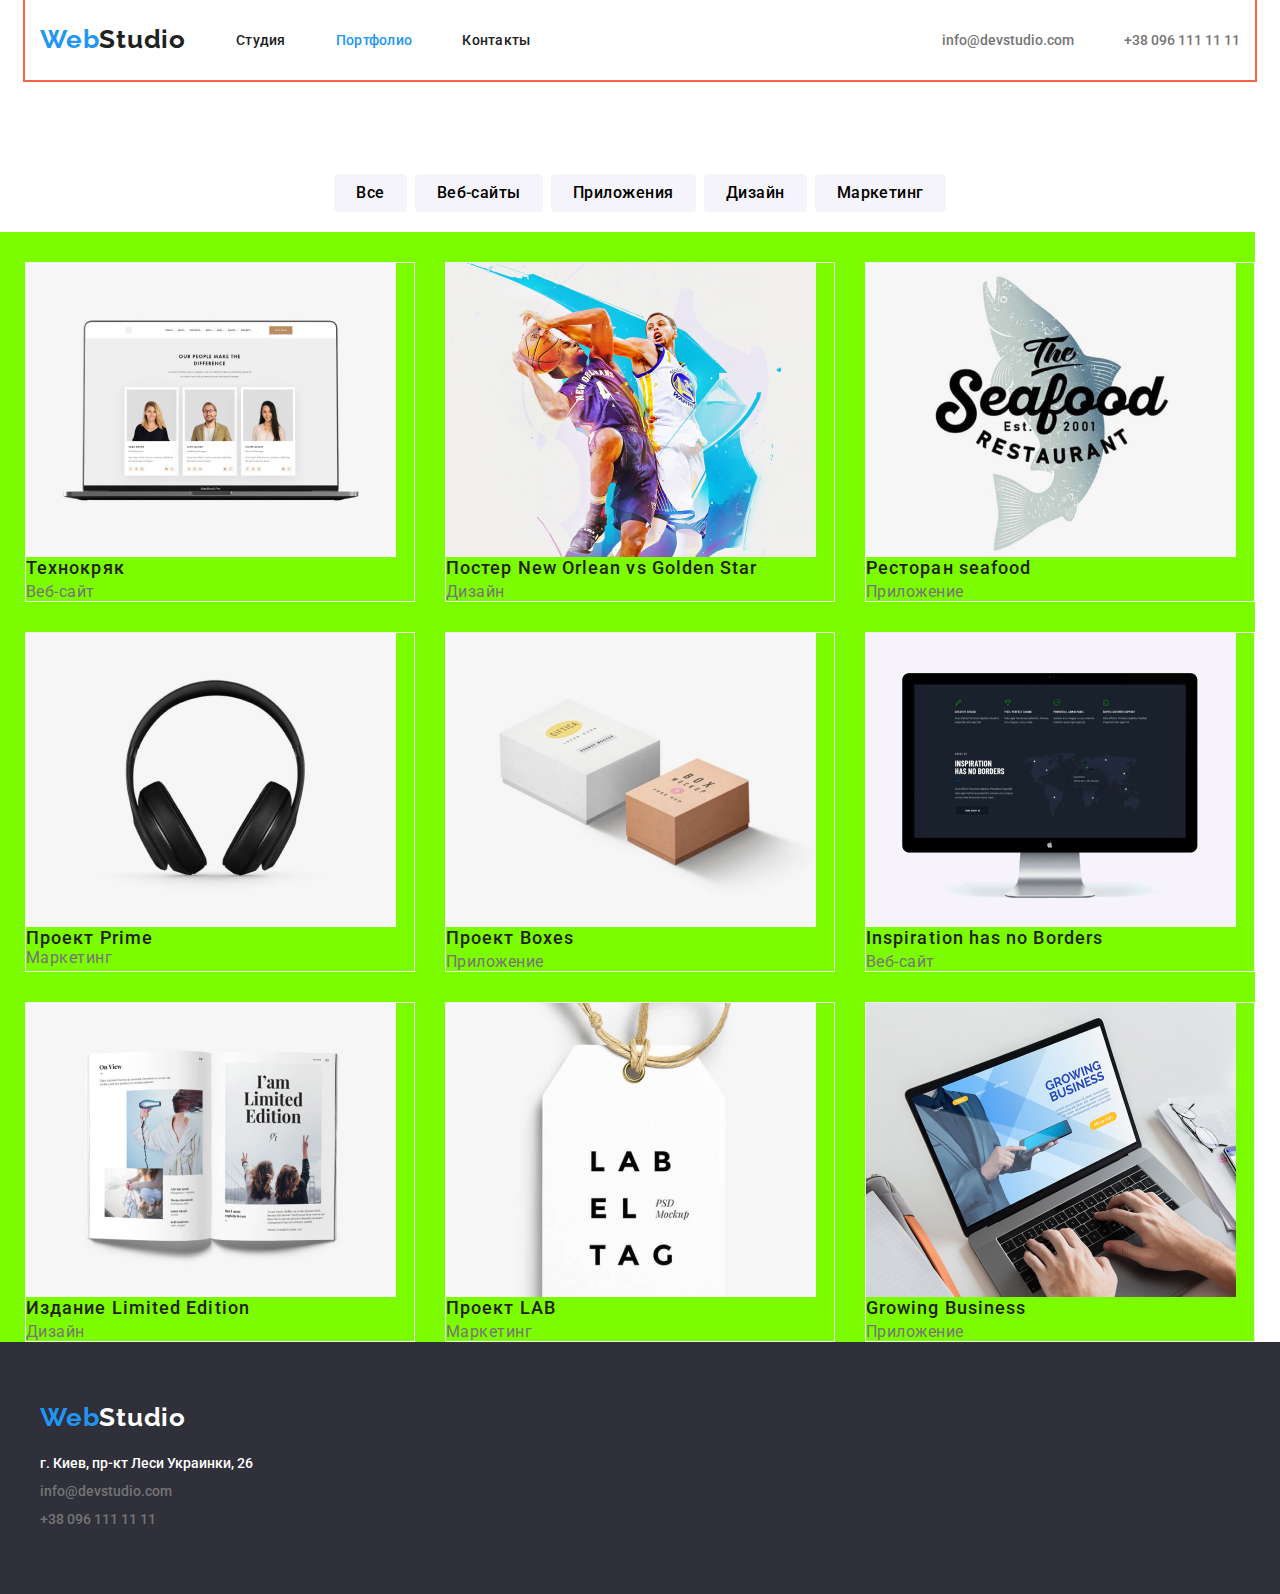
==== portfolio.html @ 122ea793 "сетка не работает" ====
<!DOCTYPE html>
<html lang="ru">
<head>
    <meta charset="UTF-8">
    <meta name="viewport" content="width=device-width, initial-scale=1.0">
    <link rel="stylesheet" href="node_modules/modern-normalize/modern-normalize.css">
       <link 
       rel="preconnect" href="https://fonts.gstatic.com"
       >
    <link 
        href="https://fonts.googleapis.com/css2?family=Raleway:wght@700&family=Roboto:wght@400;500;700&display=swap"
        rel="stylesheet"
    >
    <link rel="stylesheet" href="./CSS/styles.css"/>
    
    <title>Портфолио</title>
</head>
<body>
    <header class="header conteiner">
        <!-- <div class="conteiner"> -->
        <nav class="nav">
            <a class="logotype" href="./index.html" aria-label="логотип сайта"><span>Web</span><span
                    class="log-part2">Studio</span></a>
            <ul class="nav-list">
                <li class="nav-list-item">
                    <a class="nav-list-link" href="./index.html">Студия</a>
                </li>
                <li class="nav-list-item">
                    <a class="nav-list-link current" href="./portfolio.html">Портфолио</a>
                </li>
                <li class="nav-list-item">
                    <a class="nav-list-link" href="*">Контакты</a>
                </li>
            </ul>
        </nav>
        <address class="adress">
            <ul class="adress-list">
                <li class="adress-list-item">
                    <a class="header-mail" href="mailto:info@devstudio.com">info@devstudio.com</a>
                </li>
                <li class="adress-list-item">
                    <a class="header-tel" href="tel:+380961111111">+38 096 111 11 11</a>
                </li>
            </ul>
        </address>
        <!-- </div> -->
    </header>

    <body>
     <section>   
     <!--ПОРТФОЛИО-->
        <section>
            <h1 hidden>ПОРТФОЛИО</h1>
           <section class="p-section1 conteiner">
            
            <ul class="pbutton-list">
                <li class="pbutton-item">
                    <button class="p-button" type="button">Все</button>
                </li>
                <li class="pbutton-item">
                    <button class="p-button" type="button">Веб-сайты</button>
                </li>
                <li class="pbutton-item">
                    <button class="p-button" type="button">Приложения</button>
                </li>
                <li class="pbutton-item">
                    <button class="p-button" type="button">Дизайн</button>
                </li>
                <li class="pbutton-item">
                    <button class="p-button" type="button">Маркетинг</button>
                </li>
            </ul>
        </section>
        <section class="p-section-work">
           <div class="conteiner">
            <ul class="p-work-list">
                <li class="p-work-item">
                    <a href="">
                    <img src="images/portfolio/1.jpg" alt="технокряк" width="370" height="294">
                    </a>
                    <h2>Технокряк</h2>
                    <p>Веб-сайт</p>
                </li>
                <li class="p-work-item">
                    <a href="">
                    <img src="images/portfolio/2.jpg" alt="баскет" width="370" height="294">
                    </a>
                    <h2>Постер <lang="en">New Orlean vs Golden Star</lang></h2>
                    <p>Дизайн</p>
                </li>
                <li class="p-work-item">
                    <a href="">
                    <img src="images/portfolio/3.jpg" alt="ресторан" width="370" height="294">
                     </a>
                    <h2>Ресторан <lang="en">seafood</lang></h2>
                    <p>Приложение</p>
                </li>
                <li class="p-work-item">
                    <a href="">
                    <img src="images/portfolio/4.jpg" alt="наушники" width="370" height="294">
                    </a>
                    <h2>Проект <lang="en">Prime</lang>
                    <p>Маркетинг</p>
                </li>
                <li class="p-work-item">
                    <a href="">
                    <img src="images/portfolio/5.jpg" alt="боксес" width="370" height="294">
                    </a>
                    <h2>Проект <lang="en">Boxes</lang></h2>
                    <p>Приложение</p>
                </li>
                <li class="p-work-item">
                    <a href="">
                    <img src="images/portfolio/6.jpg" alt="монитор" width="370" height="294">
                    </a>
                    <h2 lang="en">Inspiration has no Borders</h2>
                    <p>Веб-сайт</p>
                </li>
                <li class="p-work-item"><a href="">
                    <img src="images/portfolio/7.jpg" alt="журнал" width="370" height="294">
                    </a>
                    <h2>Издание <lang="en">Limited Edition</lang></h2>
                    <p>Дизайн</p>
                </li>
                <li class="p-work-item">
                    <a href="">
                    <img src="images/portfolio/8.jpg" alt="лвб" width="370" height="294">
                    </a>
                    <h2>Проект <lang="en">LAB</lang></h2>
                    <p>Маркетинг</p>
                </li>
                <li class="p-work-item">
                    <a href="">
                    <img src="images/portfolio/9.jpg" alt="приложения" width="370" height="294">
                    </a>
                    <h2 lang="en">Growing Business</h2>
                    <p>Приложение</p>
                </li>
            </ul>
            </div>
            </section>
    </section>
</body>
    <footer class="footer">
        <div class="conteiner">
        <a class="logotype footer-logo" href="./index.html" aria-label="логотип сайта"><span>Web</span><span
                class="log-part-w">Studio</span></a>
        <address>
            <ul class="adress-footer">
                <li class="adress-footer-item">
                    <a class="adres-footer-link" href="https://goo.gl/maps/fY5pNtDdv6tUA1cWA" target="_blank">г. Киев, пр-кт Леси
                        Украинки, 26</a>
                </li>
                <li class="adress-footer-item">
                    <a class="adres-footer-link" href="mailto:info@devstudio.com">info@devstudio.com</a>
                </li>
                <li class="adress-footer-item">
                    <a class="adres-footer-link" href="tel:+380961111111">+38 096 111 11 11</a>
                </li>
            </ul>
            <!-- <ul class="adress-footer">
                <li>
                    <a class="adres-footer-link" href="https://goo.gl/maps/fY5pNtDdv6tUA1cWA" target="_blank">г. Киев, пр-кт
                        Леси Украинки, 26</a>
                </li>
                <li>
                    <a class="adres-footer-link" href="mailto:info@devstudio.com">info@devstudio.com</a>
                </li>
                <li>
                    <a class="adres-footer-link" href="tel:+380961111111">+38 096 111 11 11</a>
                </li>
            </ul> -->
        </address>
        </div>
    </footer>
</html>
---- CSS/styles.css ----
html {
  box-sizing: border-box;
}

*,
*::before,
*::after {
  box-sizing: inherit;
}

ul,
ol {
  list-style: none;
  text-decoration: none;
  padding: 0px;
  margin: 0px;
}

h1,
h2,
h3,
h4,
h5,
h6 {
  margin: 0px;
}

p {
  margin: 0;
}
img {
  display: block;
}

:root {
  --main-font: "Roboto", sans-serif;
  --secondary-font: "Raleway", sans-serif;
  --accent-color-heder: #2196f3;
  --accent-color-footer: #ff6347;
  --all-text-color: #212121;
  --background-main-color: #ffffff;
}

/*outline: 2px soloid tomato - рамка*/

/*----------BODY------------*/
.conteiner {
  margin-left: auto;
  margin-right: auto;
  max-width: 1230px;
  padding-left: 15px;
  padding-right: 15px;
  /* outline: 2px solid tomato; */
}

body {
  font-family: var(--main-font);
  background-color: var(--background-main-color);
  margin: 0;
  color: var(--all-text-color);
}

.header {
  display: flex;
  align-items: center;
  outline: 2px solid tomato;
  padding-top: 24px;
  padding-bottom: 25px;
}
.nav {
  display: flex;
  align-items: center;
}

.nav-list {
  display: flex;
}

.adress-list {
  display: flex;
}

.nav-list-item:not(:last-child) {
  margin-right: 50px;
}
.adress-list-item:not(:last-child) {
  margin-right: 50px;
}

.header .adress {
  margin-left: auto;
}

.header .logotype {
  margin-right: 50px;
}

.logotype {
  font-family: var(--secondary-font);
  font-weight: 700;
  font-size: 26px;
  line-height: 1.192;
  letter-spacing: 0.03em;
  text-decoration: none;
  color: var(--accent-color-heder);
  display: block;
}

.log-part2 {
  color: var(--all-text-color);
}
.nav-list-link {
  font-weight: 500;
  font-size: 14px;
  line-height: 1, 142;
  letter-spacing: 0.02em;
  color: var(--all-text-color);
  text-decoration: none;
}
.nav-list-link:hover,
.nav-list-link:focus {
  color: var(--accent-color-heder);
}

.p-button:hover,
.p-button:focus {
  background-color: var(--accent-color-heder);
  color: var(--background-main-color);
  box-shadow: 0px 3px 1px rgba(0, 0, 0, 0.1), 0px 1px 2px rgba(0, 0, 0, 0.08),
    0px 2px 2px rgba(0, 0, 0, 0.12);
}

.nav .nav-list-link.current {
  color: var(--accent-color-heder);
}

.adress-list a,
.adress-footer a {
  font-weight: 500;
  font-size: 14px;
  line-height: 1, 142px;
  letter-spacing: 2%;
  color: #757575;
  font-style: normal;
  text-decoration: none;
}

.header-mail:hover,
.header-mail:focus,
.header-tel:hover,
.header-tel:focus {
  color: var(--accent-color-heder);
  text-decoration: none;
}

/*----------Герой------------*/
.herou {
  text-align: center;
  outline: 2px solid tomato;
  background: #2f303a;
  height: 600px;
  margin-bottom: 94px;
  overflow: hidden;
}

.titleh1 {
  font-style: normal;
  font-size: 44px;
  line-height: 1, 363;
  letter-spacing: 0.06em;
  margin-top: 200px;
  margin-bottom: 30px;
  text-align: center;
  color: var(--background-main-color);
}
.btn-heroy {
  font-weight: 700;
  font-size: 16px;
  line-height: 1, 875;
  letter-spacing: 0.06em;
  border-radius: 4px;
  padding: 13px 30px;
  margin-bottom: 200px;
  color: var(--background-main-color);
  background: #188ce8;
  box-shadow: 0px 4px 4px rgba(0, 0, 0, 0.15);
  font-family: var(--main-font);
  min-width: 200px;
  height: 50px;
}

/*----------ОСОБЕННОСТИ------------*/
.exlus-list {
  display: flex;
  flex-wrap: wrap;
}

.exlus-item {
  margin-left: 0px;
  margin-top: 0px;
  flex-basis: calc(100% / 4);
}
.exclusivity {
  margin-bottom: 94px;
}

.exclus-title {
  font-size: 14px;
  line-height: 1, 142;
  letter-spacing: 0.03em;
  text-transform: uppercase;
  color: var(--all-text-color);
  margin-top: 0px;
  margin-bottom: 10px;
}
.exclus-text {
  margin-right: 20px;
  margin-top: 0px;
  margin-bottom: 0px;
}

.exclus-text {
  font-weight: 400;
  font-size: 14px;
  line-height: 24px;
  letter-spacing: 0.03em;
  color: #757575;
}

/*----------works foto--------------*/
.our-job h2 {
  font-weight: 700;
  font-size: 36px;
  line-height: 1, 167px;
  text-align: center;
  letter-spacing: 0.03em;
  margin-top: 0px;
  margin-bottom: 50px;
  text-align: center;
}

.list-job {
  display: flex;
}
.list-job-item:not(:last-child) {
  margin-right: 30px;
}

.our-job {
  margin-bottom: 98px;
}

/*----------our team--------------*/
.team {
  background-color: #f5f4fa;
}

.our-team-item {
  border-radius: 0px 0px 4px 4px;
  background: var(--background-main-color);
  box-shadow: 0px 1px 3px rgba(0, 0, 0, 0.12), 0px 1px 1px rgba(0, 0, 0, 0.14),
    0px 2px 1px rgba(0, 0, 0, 0.2);
  padding-bottom: 30px;
}
.our-team-list {
  display: flex;
  padding-bottom: 94px;
}

.our-team-item:not(:last-child) {
  margin-right: 30px;
}

.our-team-item img {
  margin-bottom: 30px;
}

.our-team-item h2 {
  margin-bottom: 10px;
}

.team-title {
  font-weight: 700;
  font-size: 36px;
  line-height: 1, 167;
  text-align: center;
  letter-spacing: 0.03em;
  color: var(--all-text-color);
  padding-top: 94px;
  padding-bottom: 50px;
}

.team-members {
  font-weight: 500;
  font-size: 16px;
  line-height: 1, 188;
  text-align: center;
  letter-spacing: 0.03em;
  color: var(--all-text-color);
}

.team-members-prof {
  font-weight: 400;
  font-size: 16px;
  line-height: 1, 188;
  text-align: center;
  letter-spacing: 0.03em;
  color: #757575;
}

/*----------footer--------------*/

.log-part-w {
  color: var(--background-main-color);
}
/*
.adres-footer-link {
  text-decoration: none;
  font-weight: 400;
  font-size: 14px;
  line-height: 1, 714;
  letter-spacing: 0.03em;
  color: rgba(255, 255, 255, 0.6);
} */
.adres-footer-link:hover,
.adres-footer-link:focus {
  color: var(--accent-color-heder);
}

/*----------body portfoli--------------*/
/*----------portfolio-nav--------------*/
.p-section1 {
  margin-top: 94px;
  margin-bottom: 34px;
}

/*----------PORTFOLIO BUTTON--------------*/
.p-section1 {
  font-family: var(--main-font);
}

.pbutton-list {
  display: flex;
  justify-content: center;
  height: 54px;
}

.pbutton-item:not(:last-child) {
  margin-right: 8px;
}

.p-button {
  font-family: var(--main-font);
  height: 38px;
  font-weight: 500;
  font-size: 16px;
  line-height: 1, 625;
  text-align: center;
  letter-spacing: 0.03em;
  border-radius: 4px;
  padding: 6px 22px;
  cursor: pointer;
  background-color: #f5f4fa;
  border: none;
}
/* .p-button {
  width: 90px;
  height: 75px;
} */

.p-section-work h2 {
  font-weight: 500;
  font-size: 18px;
  line-height: 2x;
  letter-spacing: 0.06em;
}

.p-section-work p {
  font-weight: 400;
  font-size: 16px;
  line-height: 1, 875;
  letter-spacing: 0.03em;
  color: #757575;
}

.p-work-list {
  display: flex;
  flex-wrap: wrap;
  margin-left: -30px;
  margin-top: -30px;
  padding: 0;
  list-style: none;
  background-color: lawngreen;
}

.p-work-item {
  margin-left: 30px;
  margin-top: 30px;
  flex-basis: calc(100% / 3 - 30px);
  border: 1px solid #eeeeee;
}

/* .p-section-work {
  background-color: lawngreen;
} */
.p-section-work h2 {
  padding-bottom: 4px;
}
.p-section-work .conteiner {
  padding: 0;
}
/*==============portfolio footer===================*/
.footer {
  background-color: #2f303a;
  height: 252px;
  display: block;
  padding: 60px 0px;
}

.footer-logo {
  padding-bottom: 20px;
}

a[href="https://goo.gl/maps/fY5pNtDdv6tUA1cWA"]
{
  color: var(--background-main-color);
}

.adress-footer-item:not(:last-child) {
  margin-bottom: 9px;
}
/*всем кнопкам задаём рамку прозрачную 
.btn-heroy {
  border: 1px solid transparent
}

.titleh1 {
  margin-top: 0;
  margin-bottom: 0;
} сбросили марджины в заголовке

.btn-heroy {
text-align: center;

} чтобы задать центр тексту нужно его родителю задать
*/
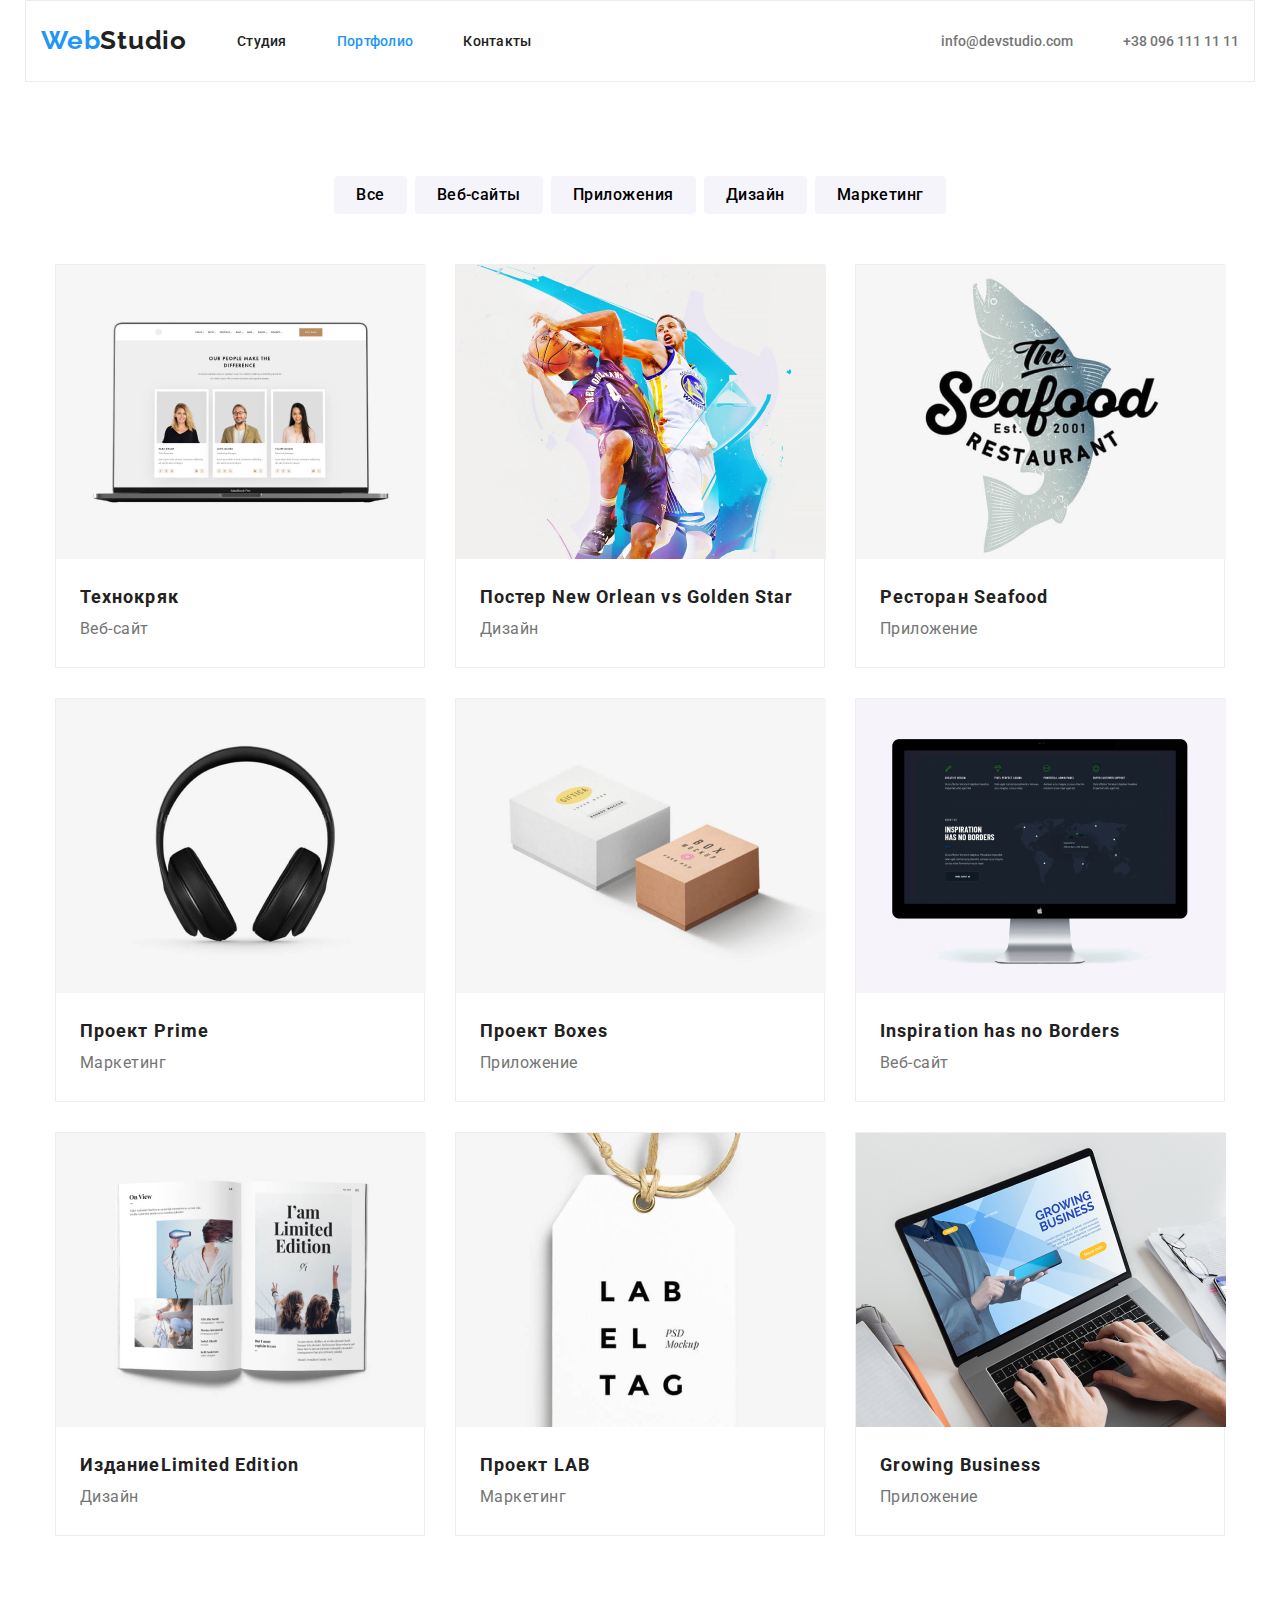
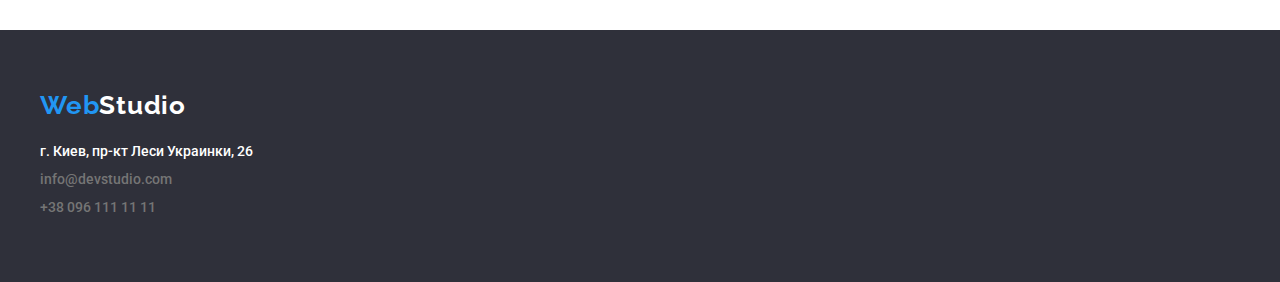
==== commit 28dbc914: "h2,p portfolio + line heder" ====
--- a/portfolio.html
+++ b/portfolio.html
@@ -16,7 +16,7 @@
     <title>Портфолио</title>
 </head>
 <body>
-    <header class="header conteiner">
+    <header class="header conteiner heder-border">
         <!-- <div class="conteiner"> -->
         <nav class="nav">
             <a class="logotype" href="./index.html" aria-label="логотип сайта"><span>Web</span><span
@@ -78,63 +78,64 @@
                     <a href="">
                     <img src="images/portfolio/1.jpg" alt="технокряк" width="370" height="294">
                     </a>
-                    <h2>Технокряк</h2>
-                    <p>Веб-сайт</p>
+                     <h2 class="p-worklist-title">Технокряк</h2>
+                     <p class="p-worklist-text">Веб-сайт</p>
+                                  
                 </li>
                 <li class="p-work-item">
                     <a href="">
                     <img src="images/portfolio/2.jpg" alt="баскет" width="370" height="294">
                     </a>
-                    <h2>Постер <lang="en">New Orlean vs Golden Star</lang></h2>
-                    <p>Дизайн</p>
+                    <h2 class="p-worklist-title">Постер <lang="en">New Orlean vs Golden Star</lang></h2>
+                    <p class="p-worklist-text">Дизайн</p>
                 </li>
                 <li class="p-work-item">
                     <a href="">
                     <img src="images/portfolio/3.jpg" alt="ресторан" width="370" height="294">
                      </a>
-                    <h2>Ресторан <lang="en">seafood</lang></h2>
-                    <p>Приложение</p>
+                    <h2 class="p-worklist-title">Ресторан <lang="en">Seafood</lang></h2>
+                    <p class="p-worklist-text">Приложение</p>
                 </li>
                 <li class="p-work-item">
                     <a href="">
                     <img src="images/portfolio/4.jpg" alt="наушники" width="370" height="294">
                     </a>
-                    <h2>Проект <lang="en">Prime</lang>
-                    <p>Маркетинг</p>
+                    <h2 class="p-worklist-title">Проект <lang="en">Prime</lang></h2>
+                    <p class="p-worklist-text">Маркетинг</p>
                 </li>
                 <li class="p-work-item">
                     <a href="">
                     <img src="images/portfolio/5.jpg" alt="боксес" width="370" height="294">
                     </a>
-                    <h2>Проект <lang="en">Boxes</lang></h2>
-                    <p>Приложение</p>
+                    <h2 class="p-worklist-title">Проект <lang="en">Boxes</lang></h2>
+                    <p class="p-worklist-text">Приложение</p>
                 </li>
                 <li class="p-work-item">
                     <a href="">
                     <img src="images/portfolio/6.jpg" alt="монитор" width="370" height="294">
                     </a>
-                    <h2 lang="en">Inspiration has no Borders</h2>
-                    <p>Веб-сайт</p>
+                    <h2  class="p-worklist-title" lang="en">Inspiration has no Borders</h2>
+                    <p class="p-worklist-text">Веб-сайт</p>
                 </li>
                 <li class="p-work-item"><a href="">
                     <img src="images/portfolio/7.jpg" alt="журнал" width="370" height="294">
                     </a>
-                    <h2>Издание <lang="en">Limited Edition</lang></h2>
-                    <p>Дизайн</p>
+                    <h2 class="p-worklist-title">Издание<lang="en">Limited Edition</lang></h2>
+                    <p class="p-worklist-text">Дизайн</p>
                 </li>
                 <li class="p-work-item">
                     <a href="">
                     <img src="images/portfolio/8.jpg" alt="лвб" width="370" height="294">
                     </a>
-                    <h2>Проект <lang="en">LAB</lang></h2>
-                    <p>Маркетинг</p>
+                    <h2 class="p-worklist-title">Проект <lang="en">LAB</lang></h2>
+                    <p class="p-worklist-text">Маркетинг</p>
                 </li>
                 <li class="p-work-item">
                     <a href="">
                     <img src="images/portfolio/9.jpg" alt="приложения" width="370" height="294">
                     </a>
-                    <h2 lang="en">Growing Business</h2>
-                    <p>Приложение</p>
+                    <h2  class="p-worklist-title" lang="en">Growing Business</h2>
+                    <p class="p-worklist-text">Приложение</p>
                 </li>
             </ul>
             </div>
--- a/CSS/styles.css
+++ b/CSS/styles.css
@@ -63,9 +63,11 @@
 .header {
   display: flex;
   align-items: center;
-  outline: 2px solid tomato;
   padding-top: 24px;
   padding-bottom: 25px;
+}
+.heder-border {
+  border: 1px solid #ececec;
 }
 .nav {
   display: flex;
@@ -156,7 +158,6 @@
 /*----------Герой------------*/
 .herou {
   text-align: center;
-  outline: 2px solid tomato;
   background: #2f303a;
   height: 600px;
   margin-bottom: 94px;
@@ -313,15 +314,7 @@
 .log-part-w {
   color: var(--background-main-color);
 }
-/*
-.adres-footer-link {
-  text-decoration: none;
-  font-weight: 400;
-  font-size: 14px;
-  line-height: 1, 714;
-  letter-spacing: 0.03em;
-  color: rgba(255, 255, 255, 0.6);
-} */
+
 .adres-footer-link:hover,
 .adres-footer-link:focus {
   color: var(--accent-color-heder);
@@ -363,51 +356,61 @@
   background-color: #f5f4fa;
   border: none;
 }
-/* .p-button {
-  width: 90px;
-  height: 75px;
-} */
-
-.p-section-work h2 {
-  font-weight: 500;
+
+.p-work-list {
+  display: flex;
+  flex-wrap: wrap;
+  list-style: none;
+  margin-right: 30px;
+  margin-left: 30px;
+}
+
+.p-work-item {
+  width: 370px;
+  height: 404px;
+  margin-right: 30px;
+  margin-bottom: 30px;
+  border: 1px solid#EEEEEE;
+}
+.p-work-item:nth-child(3n) {
+  margin-right: 0px;
+}
+
+.p-work-item:nth-last-child(-n + 3) {
+  margin-bottom: 0;
+}
+
+.p-work-item img {
+  margin-bottom: 20px;
+}
+
+.p-worklist-title {
+  /* display: block; */
+  font-family: var(--main-font);
+  font-weight: 700;
   font-size: 18px;
-  line-height: 2x;
+  line-height: 2;
   letter-spacing: 0.06em;
-}
-
-.p-section-work p {
+  color: var(--all-text-color);
+  margin-bottom: 4px;
+  padding-left: 24px;
+}
+
+.p-worklist-text {
   font-weight: 400;
   font-size: 16px;
   line-height: 1, 875;
   letter-spacing: 0.03em;
   color: #757575;
-}
-
-.p-work-list {
-  display: flex;
-  flex-wrap: wrap;
-  margin-left: -30px;
-  margin-top: -30px;
-  padding: 0;
-  list-style: none;
-  background-color: lawngreen;
-}
-
-.p-work-item {
-  margin-left: 30px;
-  margin-top: 30px;
-  flex-basis: calc(100% / 3 - 30px);
-  border: 1px solid #eeeeee;
-}
-
-/* .p-section-work {
-  background-color: lawngreen;
-} */
-.p-section-work h2 {
-  padding-bottom: 4px;
-}
+  margin-bottom: 20px;
+  padding-left: 24px;
+}
+
 .p-section-work .conteiner {
   padding: 0;
+}
+.p-section-work {
+  margin-bottom: 94px;
 }
 /*==============portfolio footer===================*/
 .footer {
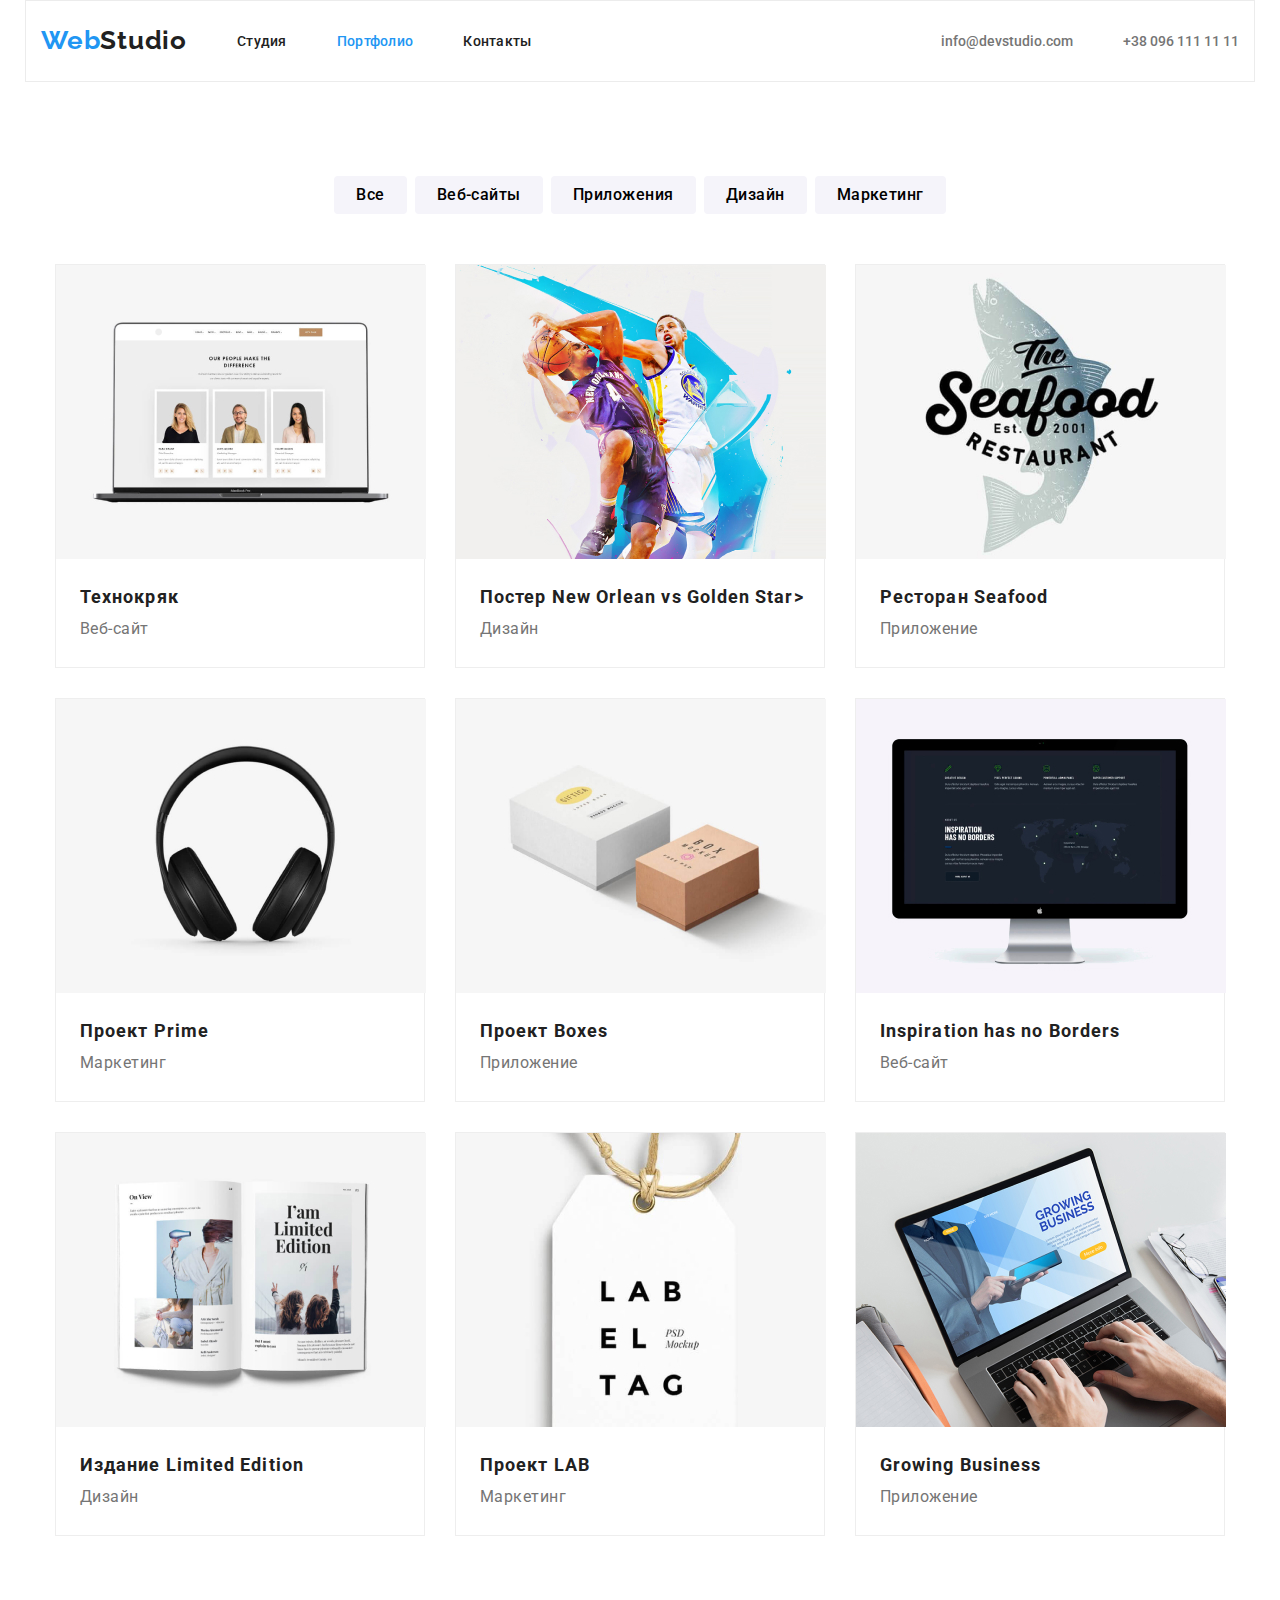
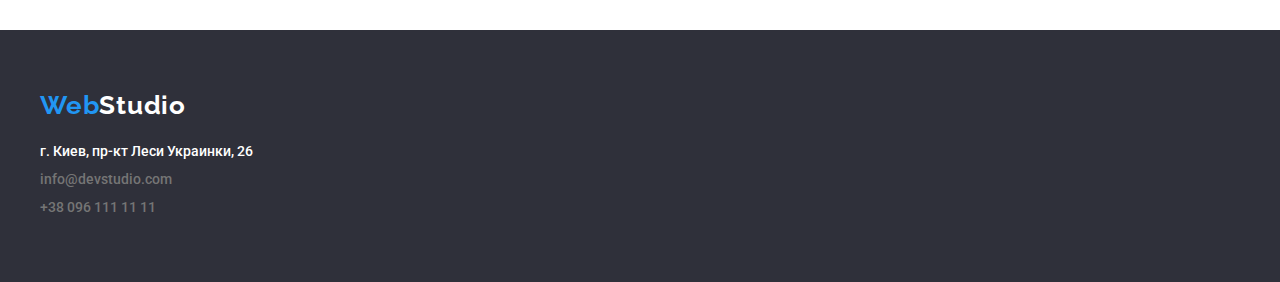
==== commit 367ee64c: "валидатор анг исправил" ====
--- a/portfolio.html
+++ b/portfolio.html
@@ -46,13 +46,12 @@
         <!-- </div> -->
     </header>
 
-    <body>
-     <section>   
+      <section>   
      <!--ПОРТФОЛИО-->
         <section>
+            
+           <section class="p-section1 conteiner">
             <h1 hidden>ПОРТФОЛИО</h1>
-           <section class="p-section1 conteiner">
-            
             <ul class="pbutton-list">
                 <li class="pbutton-item">
                     <button class="p-button" type="button">Все</button>
@@ -86,28 +85,28 @@
                     <a href="">
                     <img src="images/portfolio/2.jpg" alt="баскет" width="370" height="294">
                     </a>
-                    <h2 class="p-worklist-title">Постер <lang="en">New Orlean vs Golden Star</lang></h2>
+                    <h2 class="p-worklist-title">Постер <span lang="en">New Orlean vs Golden Star></span></h2>
                     <p class="p-worklist-text">Дизайн</p>
                 </li>
                 <li class="p-work-item">
                     <a href="">
                     <img src="images/portfolio/3.jpg" alt="ресторан" width="370" height="294">
                      </a>
-                    <h2 class="p-worklist-title">Ресторан <lang="en">Seafood</lang></h2>
+                    <h2 class="p-worklist-title">Ресторан <span lang="en">Seafood</span></h2>
                     <p class="p-worklist-text">Приложение</p>
                 </li>
                 <li class="p-work-item">
                     <a href="">
                     <img src="images/portfolio/4.jpg" alt="наушники" width="370" height="294">
                     </a>
-                    <h2 class="p-worklist-title">Проект <lang="en">Prime</lang></h2>
+                    <h2 class="p-worklist-title">Проект <span lang="en">Prime</span></h2>
                     <p class="p-worklist-text">Маркетинг</p>
                 </li>
                 <li class="p-work-item">
                     <a href="">
                     <img src="images/portfolio/5.jpg" alt="боксес" width="370" height="294">
                     </a>
-                    <h2 class="p-worklist-title">Проект <lang="en">Boxes</lang></h2>
+                    <h2 class="p-worklist-title">Проект <span lang="en">Boxes</span></h2>
                     <p class="p-worklist-text">Приложение</p>
                 </li>
                 <li class="p-work-item">
@@ -120,14 +119,14 @@
                 <li class="p-work-item"><a href="">
                     <img src="images/portfolio/7.jpg" alt="журнал" width="370" height="294">
                     </a>
-                    <h2 class="p-worklist-title">Издание<lang="en">Limited Edition</lang></h2>
+                    <h2 class="p-worklist-title">Издание <span lang="en">Limited Edition</span></h2>
                     <p class="p-worklist-text">Дизайн</p>
                 </li>
                 <li class="p-work-item">
                     <a href="">
                     <img src="images/portfolio/8.jpg" alt="лвб" width="370" height="294">
                     </a>
-                    <h2 class="p-worklist-title">Проект <lang="en">LAB</lang></h2>
+                    <h2 class="p-worklist-title">Проект <span lang="en">LAB</span></h2>
                     <p class="p-worklist-text">Маркетинг</p>
                 </li>
                 <li class="p-work-item">
@@ -140,7 +139,7 @@
             </ul>
             </div>
             </section>
-    </section>
+        </section>
 </body>
     <footer class="footer">
         <div class="conteiner">
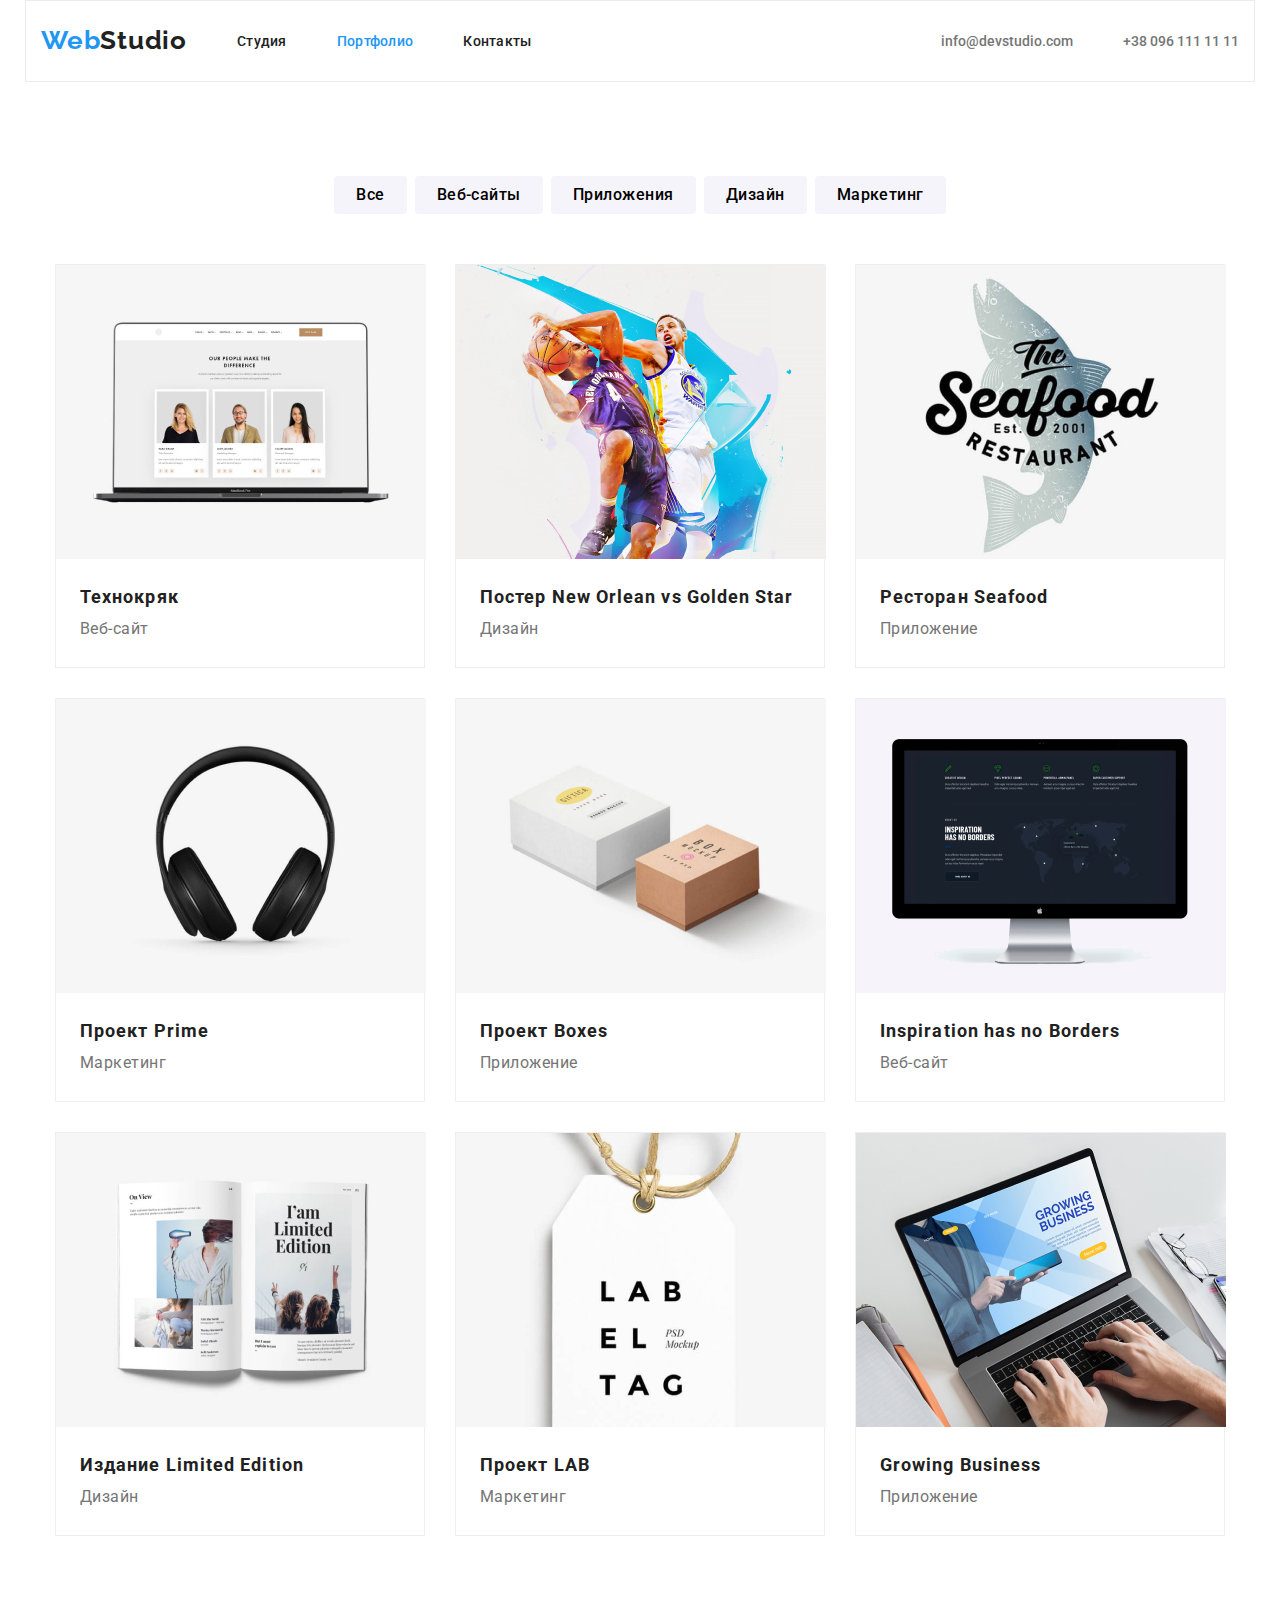
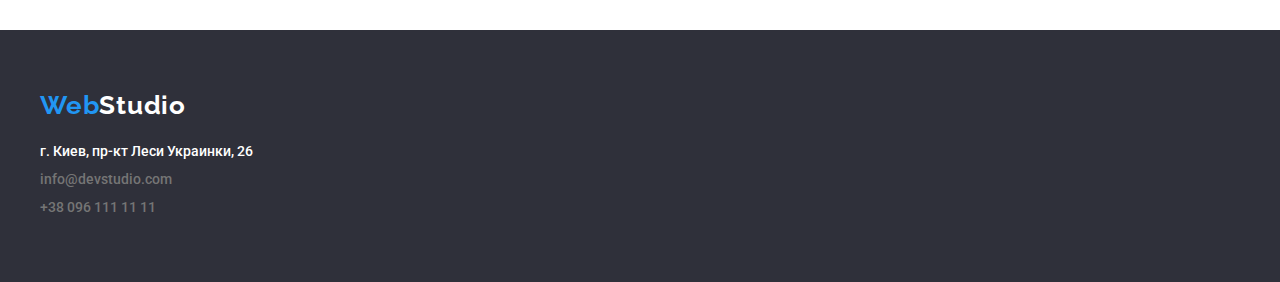
==== commit f500ee30: "заголовок у лишки исправил" ====
--- a/portfolio.html
+++ b/portfolio.html
@@ -46,12 +46,13 @@
         <!-- </div> -->
     </header>
 
-      <section>   
+   
      <!--ПОРТФОЛИО-->
-        <section>
+        <section class="buton-work">
+         <div class="conteiner">
+            <h1 hidden>ПОРТФОЛИО</h1>
+           <section>
             
-           <section class="p-section1 conteiner">
-            <h1 hidden>ПОРТФОЛИО</h1>
             <ul class="pbutton-list">
                 <li class="pbutton-item">
                     <button class="p-button" type="button">Все</button>
@@ -69,9 +70,9 @@
                     <button class="p-button" type="button">Маркетинг</button>
                 </li>
             </ul>
-        </section>
-        <section class="p-section-work">
-           <div class="conteiner">
+            </section>
+            <section class="p-section-work">
+           <!-- <div class="conteiner"> -->
             <ul class="p-work-list">
                 <li class="p-work-item">
                     <a href="">
@@ -85,7 +86,7 @@
                     <a href="">
                     <img src="images/portfolio/2.jpg" alt="баскет" width="370" height="294">
                     </a>
-                    <h2 class="p-worklist-title">Постер <span lang="en">New Orlean vs Golden Star></span></h2>
+                    <h2 class="p-worklist-title">Постер <span lang="en">New Orlean vs Golden Star</span></h2>
                     <p class="p-worklist-text">Дизайн</p>
                 </li>
                 <li class="p-work-item">
@@ -137,11 +138,12 @@
                     <p class="p-worklist-text">Приложение</p>
                 </li>
             </ul>
-            </div>
+            <!-- </div> -->
             </section>
-        </section>
+            </section>
+        </div>
 </body>
-    <footer class="footer">
+    <footer class="portfolio-footer">
         <div class="conteiner">
         <a class="logotype footer-logo" href="./index.html" aria-label="логотип сайта"><span>Web</span><span
                 class="log-part-w">Studio</span></a>
@@ -158,19 +160,7 @@
                     <a class="adres-footer-link" href="tel:+380961111111">+38 096 111 11 11</a>
                 </li>
             </ul>
-            <!-- <ul class="adress-footer">
-                <li>
-                    <a class="adres-footer-link" href="https://goo.gl/maps/fY5pNtDdv6tUA1cWA" target="_blank">г. Киев, пр-кт
-                        Леси Украинки, 26</a>
-                </li>
-                <li>
-                    <a class="adres-footer-link" href="mailto:info@devstudio.com">info@devstudio.com</a>
-                </li>
-                <li>
-                    <a class="adres-footer-link" href="tel:+380961111111">+38 096 111 11 11</a>
-                </li>
-            </ul> -->
-        </address>
+         </address>
         </div>
     </footer>
 </html>
--- a/CSS/styles.css
+++ b/CSS/styles.css
@@ -157,23 +157,25 @@
 
 /*----------Герой------------*/
 .herou {
+  padding: 200px 0px;
   text-align: center;
   background: #2f303a;
-  height: 600px;
+  /* height: 600px; */
   margin-bottom: 94px;
   overflow: hidden;
 }
 
 .titleh1 {
-  font-style: normal;
+  font-family: var(--main-font);
+  font-weight: 900;
   font-size: 44px;
   line-height: 1, 363;
   letter-spacing: 0.06em;
-  margin-top: 200px;
-  margin-bottom: 30px;
+  margin-bottom: 30px; /**/
   text-align: center;
   color: var(--background-main-color);
 }
+
 .btn-heroy {
   font-weight: 700;
   font-size: 16px;
@@ -181,7 +183,7 @@
   letter-spacing: 0.06em;
   border-radius: 4px;
   padding: 13px 30px;
-  margin-bottom: 200px;
+  cursor: pointer;
   color: var(--background-main-color);
   background: #188ce8;
   box-shadow: 0px 4px 4px rgba(0, 0, 0, 0.15);
@@ -322,20 +324,16 @@
 
 /*----------body portfoli--------------*/
 /*----------portfolio-nav--------------*/
-.p-section1 {
-  margin-top: 94px;
-  margin-bottom: 34px;
-}
-
-/*----------PORTFOLIO BUTTON--------------*/
-.p-section1 {
-  font-family: var(--main-font);
+
+.buton-work {
+  padding-top: 94px;
+  padding-bottom: 94px;
 }
 
 .pbutton-list {
   display: flex;
   justify-content: center;
-  height: 54px;
+  margin-bottom: 50px;
 }
 
 .pbutton-item:not(:last-child) {
@@ -361,8 +359,8 @@
   display: flex;
   flex-wrap: wrap;
   list-style: none;
-  margin-right: 30px;
-  margin-left: 30px;
+  margin-right: 15px;
+  margin-left: 15px;
 }
 
 .p-work-item {
@@ -406,14 +404,10 @@
   padding-left: 24px;
 }
 
-.p-section-work .conteiner {
-  padding: 0;
-}
-.p-section-work {
-  margin-bottom: 94px;
-}
 /*==============portfolio footer===================*/
-.footer {
+
+.portfolio-footer,
+.main-footer {
   background-color: #2f303a;
   height: 252px;
   display: block;
